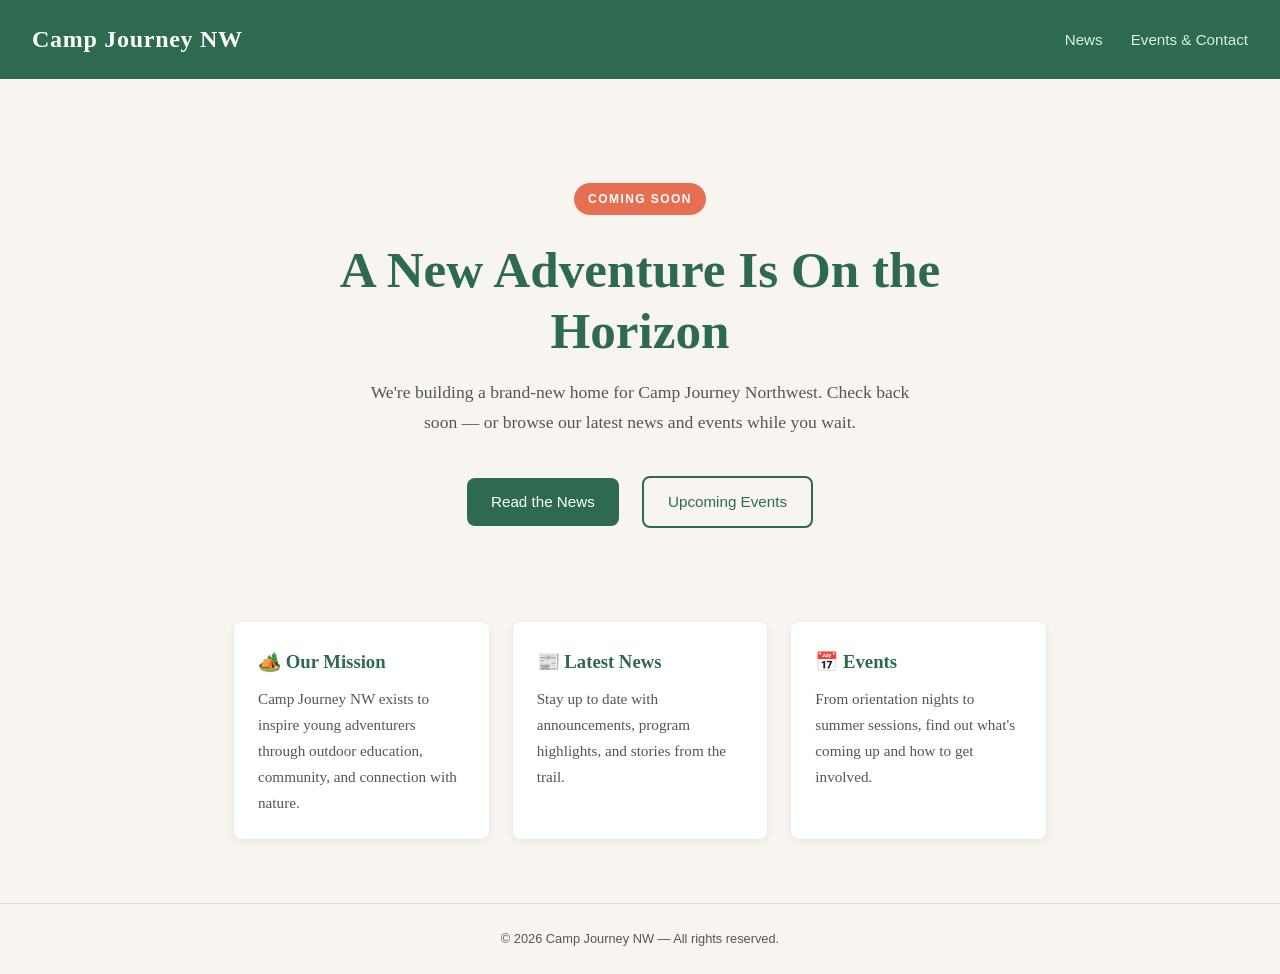
==== index.html @ 49a1a0bd "Add simple static site: coming soon, news, events & contact Co-authored-by: shipshupe <806490+shipsh" ====
<!DOCTYPE html>
<html lang="en">
<head>
  <meta charset="UTF-8" />
  <meta name="viewport" content="width=device-width, initial-scale=1.0" />
  <title>Camp Journey NW — New Site Coming Soon</title>
  <link rel="stylesheet" href="style.css" />
</head>
<body>

  <header>
    <h1><a href="index.html">Camp Journey NW</a></h1>
    <nav>
      <a href="news.html">News</a>
      <a href="events.html">Events &amp; Contact</a>
    </nav>
  </header>

  <main>
    <section class="hero">
      <span class="badge">Coming Soon</span>
      <h2>A New Adventure Is On&nbsp;the Horizon</h2>
      <p>We're building a brand-new home for Camp Journey Northwest. Check back soon — or browse our latest news and events while you wait.</p>
      <div class="cta-links">
        <a class="btn-primary" href="news.html">Read the News</a>
        <a class="btn-secondary" href="events.html">Upcoming Events</a>
      </div>
    </section>

    <div class="card-grid">
      <div class="card">
        <h3>🏕️ Our Mission</h3>
        <p>Camp Journey NW exists to inspire young adventurers through outdoor education, community, and connection with nature.</p>
      </div>
      <div class="card">
        <h3>📰 Latest News</h3>
        <p>Stay up to date with announcements, program highlights, and stories from the trail.</p>
      </div>
      <div class="card">
        <h3>📅 Events</h3>
        <p>From orientation nights to summer sessions, find out what's coming up and how to get involved.</p>
      </div>
    </div>
  </main>

  <footer>
    &copy; 2026 Camp Journey NW &mdash; All rights reserved.
  </footer>

</body>
</html>
---- style.css ----
/* Camp Journey NW — shared styles */

*, *::before, *::after {
  box-sizing: border-box;
  margin: 0;
  padding: 0;
}

:root {
  --green:  #2d6a4f;
  --green-light: #52b788;
  --amber:  #e76f51;
  --cream:  #f8f5f0;
  --text:   #1b1b1b;
  --muted:  #555;
  --radius: 8px;
}

body {
  font-family: Georgia, "Times New Roman", serif;
  background: var(--cream);
  color: var(--text);
  line-height: 1.7;
}

/* ── Header ── */
header {
  background: var(--green);
  color: #fff;
  padding: 1.2rem 2rem;
  display: flex;
  align-items: center;
  justify-content: space-between;
  flex-wrap: wrap;
  gap: 1rem;
}

header h1 {
  font-size: 1.5rem;
  letter-spacing: 0.03em;
}

header h1 a {
  color: inherit;
  text-decoration: none;
}

nav a {
  color: #d8f3dc;
  text-decoration: none;
  margin-left: 1.5rem;
  font-size: 0.95rem;
  font-family: Arial, sans-serif;
}

nav a:hover {
  color: #fff;
  text-decoration: underline;
}

/* ── Main ── */
main {
  max-width: 860px;
  margin: 0 auto;
  padding: 2.5rem 1.5rem 4rem;
}

/* ── Hero / Coming-Soon ── */
.hero {
  text-align: center;
  padding: 4rem 1rem 3rem;
}

.hero .badge {
  display: inline-block;
  background: var(--amber);
  color: #fff;
  font-family: Arial, sans-serif;
  font-size: 0.75rem;
  font-weight: bold;
  letter-spacing: 0.12em;
  text-transform: uppercase;
  padding: 0.35rem 0.85rem;
  border-radius: 999px;
  margin-bottom: 1.5rem;
}

.hero h2 {
  font-size: clamp(2rem, 5vw, 3.2rem);
  color: var(--green);
  margin-bottom: 1rem;
  line-height: 1.2;
}

.hero p {
  font-size: 1.1rem;
  color: var(--muted);
  max-width: 560px;
  margin: 0 auto 2rem;
}

.hero .cta-links a {
  display: inline-block;
  margin: 0.4rem 0.6rem;
  padding: 0.7rem 1.5rem;
  border-radius: var(--radius);
  font-family: Arial, sans-serif;
  font-size: 0.95rem;
  text-decoration: none;
  transition: opacity 0.15s;
}

.hero .cta-links a:hover { opacity: 0.85; }

.hero .cta-links .btn-primary {
  background: var(--green);
  color: #fff;
}

.hero .cta-links .btn-secondary {
  background: transparent;
  color: var(--green);
  border: 2px solid var(--green);
}

/* ── Cards ── */
.card-grid {
  display: grid;
  grid-template-columns: repeat(auto-fit, minmax(240px, 1fr));
  gap: 1.5rem;
  margin-top: 2.5rem;
}

.card {
  background: #fff;
  border-radius: var(--radius);
  padding: 1.5rem;
  box-shadow: 0 2px 8px rgba(0,0,0,0.07);
}

.card h3 {
  color: var(--green);
  margin-bottom: 0.5rem;
}

.card p {
  color: var(--muted);
  font-size: 0.95rem;
}

/* ── Articles ── */
.article + .article {
  margin-top: 3rem;
  padding-top: 3rem;
  border-top: 1px solid #ddd;
}

.article .meta {
  font-family: Arial, sans-serif;
  font-size: 0.82rem;
  color: var(--muted);
  margin-bottom: 0.6rem;
  letter-spacing: 0.04em;
  text-transform: uppercase;
}

.article h2 {
  font-size: 1.6rem;
  color: var(--green);
  margin-bottom: 0.8rem;
  line-height: 1.3;
}

.article p { margin-bottom: 1rem; }

/* ── Events ── */
.event-list { list-style: none; margin-top: 1.5rem; }

.event-list li {
  background: #fff;
  border-left: 4px solid var(--green-light);
  border-radius: 0 var(--radius) var(--radius) 0;
  padding: 1rem 1.2rem;
  margin-bottom: 1rem;
  box-shadow: 0 1px 4px rgba(0,0,0,0.06);
}

.event-list .event-date {
  font-family: Arial, sans-serif;
  font-size: 0.8rem;
  font-weight: bold;
  color: var(--green);
  text-transform: uppercase;
  letter-spacing: 0.05em;
}

.event-list h3 { margin: 0.2rem 0 0.4rem; }

.event-list p {
  color: var(--muted);
  font-size: 0.93rem;
  margin: 0;
}

/* ── Contact ── */
.contact-box {
  background: var(--green);
  color: #fff;
  border-radius: var(--radius);
  padding: 2rem;
  margin-top: 3rem;
}

.contact-box h2 { margin-bottom: 0.8rem; }

.contact-box p { margin-bottom: 0.5rem; }

.contact-box a {
  color: #d8f3dc;
  text-decoration: underline;
}

/* ── Footer ── */
footer {
  text-align: center;
  padding: 1.5rem;
  font-family: Arial, sans-serif;
  font-size: 0.8rem;
  color: var(--muted);
  border-top: 1px solid #ddd;
}

/* ── Page headings ── */
.page-header {
  margin-bottom: 2rem;
}

.page-header h2 {
  font-size: 2rem;
  color: var(--green);
  margin-bottom: 0.4rem;
}

.page-header p {
  color: var(--muted);
}
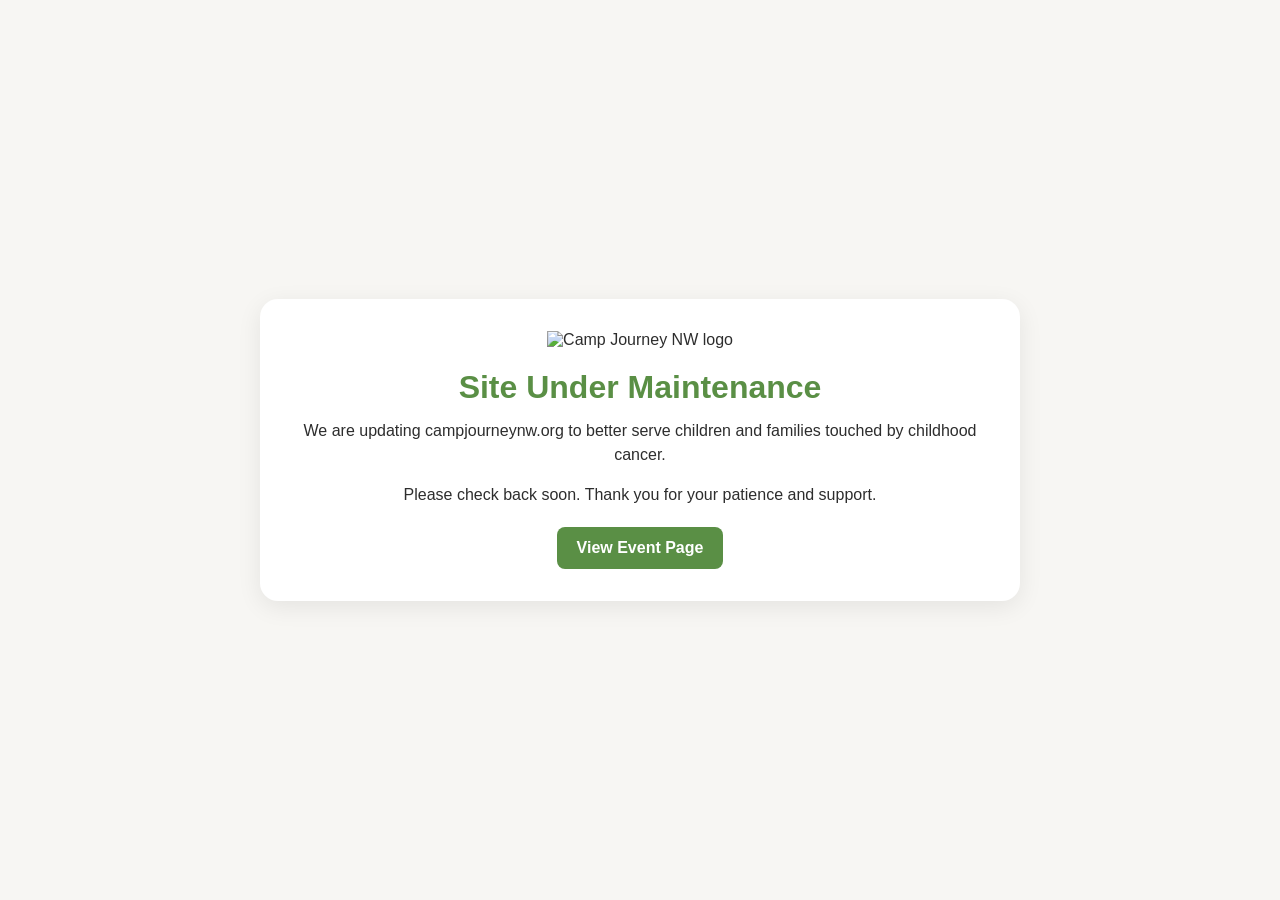
==== commit dc780915: "Add maintenance page and Sweethearts Ball event page Co-authored-by: shipshupe <806490+shipshupe@use" ====
--- a/index.html
+++ b/index.html
@@ -1,51 +1,28 @@
-<!DOCTYPE html>
+<!doctype html>
 <html lang="en">
-<head>
-  <meta charset="UTF-8" />
-  <meta name="viewport" content="width=device-width, initial-scale=1.0" />
-  <title>Camp Journey NW — New Site Coming Soon</title>
-  <link rel="stylesheet" href="style.css" />
-</head>
-<body>
-
-  <header>
-    <h1><a href="index.html">Camp Journey NW</a></h1>
-    <nav>
-      <a href="news.html">News</a>
-      <a href="events.html">Events &amp; Contact</a>
-    </nav>
-  </header>
-
-  <main>
-    <section class="hero">
-      <span class="badge">Coming Soon</span>
-      <h2>A New Adventure Is On&nbsp;the Horizon</h2>
-      <p>We're building a brand-new home for Camp Journey Northwest. Check back soon — or browse our latest news and events while you wait.</p>
-      <div class="cta-links">
-        <a class="btn-primary" href="news.html">Read the News</a>
-        <a class="btn-secondary" href="events.html">Upcoming Events</a>
-      </div>
-    </section>
-
-    <div class="card-grid">
-      <div class="card">
-        <h3>🏕️ Our Mission</h3>
-        <p>Camp Journey NW exists to inspire young adventurers through outdoor education, community, and connection with nature.</p>
-      </div>
-      <div class="card">
-        <h3>📰 Latest News</h3>
-        <p>Stay up to date with announcements, program highlights, and stories from the trail.</p>
-      </div>
-      <div class="card">
-        <h3>📅 Events</h3>
-        <p>From orientation nights to summer sessions, find out what's coming up and how to get involved.</p>
-      </div>
-    </div>
-  </main>
-
-  <footer>
-    &copy; 2026 Camp Journey NW &mdash; All rights reserved.
-  </footer>
-
-</body>
+  <head>
+    <meta charset="UTF-8" />
+    <meta name="viewport" content="width=device-width, initial-scale=1.0" />
+    <title>Camp Journey NW | Site Under Maintenance</title>
+    <link rel="stylesheet" href="styles.css" />
+  </head>
+  <body>
+    <main class="page">
+      <section class="card">
+        <img
+          class="logo"
+          src="https://github.com/user-attachments/assets/2ce3d6f1-065a-41c8-b2f5-1e2920183c51"
+          alt="Camp Journey NW logo"
+        />
+        <h1>Site Under Maintenance</h1>
+        <p>
+          We are updating campjourneynw.org to better serve children and families touched by childhood cancer.
+        </p>
+        <p>Please check back soon. Thank you for your patience and support.</p>
+        <div class="actions">
+          <a class="button button-primary" href="event.html">View Event Page</a>
+        </div>
+      </section>
+    </main>
+  </body>
 </html>
--- a/styles.css
+++ b/styles.css
@@ -0,0 +1,71 @@
+* {
+  box-sizing: border-box;
+}
+
+body {
+  margin: 0;
+  font-family: Arial, Helvetica, sans-serif;
+  color: #2d2d2d;
+  background: #f7f6f3;
+}
+
+.page {
+  min-height: 100vh;
+  display: flex;
+  align-items: center;
+  justify-content: center;
+  padding: 2rem 1rem;
+}
+
+.card {
+  width: 100%;
+  max-width: 760px;
+  background: #ffffff;
+  border-radius: 18px;
+  padding: 2rem 1.5rem;
+  box-shadow: 0 6px 24px rgba(0, 0, 0, 0.08);
+  text-align: center;
+}
+
+.logo {
+  max-width: 100%;
+  height: auto;
+  margin: 0 auto 1.25rem;
+}
+
+h1 {
+  margin: 0 0 0.8rem;
+  font-size: 2rem;
+  color: #5a8f45;
+}
+
+p {
+  margin: 0 0 1rem;
+  line-height: 1.5;
+}
+
+.actions {
+  display: flex;
+  flex-wrap: wrap;
+  gap: 0.75rem;
+  justify-content: center;
+  margin-top: 1.25rem;
+}
+
+.button {
+  display: inline-block;
+  padding: 0.75rem 1.2rem;
+  border-radius: 8px;
+  text-decoration: none;
+  font-weight: 700;
+}
+
+.button-primary {
+  background: #5a8f45;
+  color: #fff;
+}
+
+.button-secondary {
+  background: #93663d;
+  color: #fff;
+}
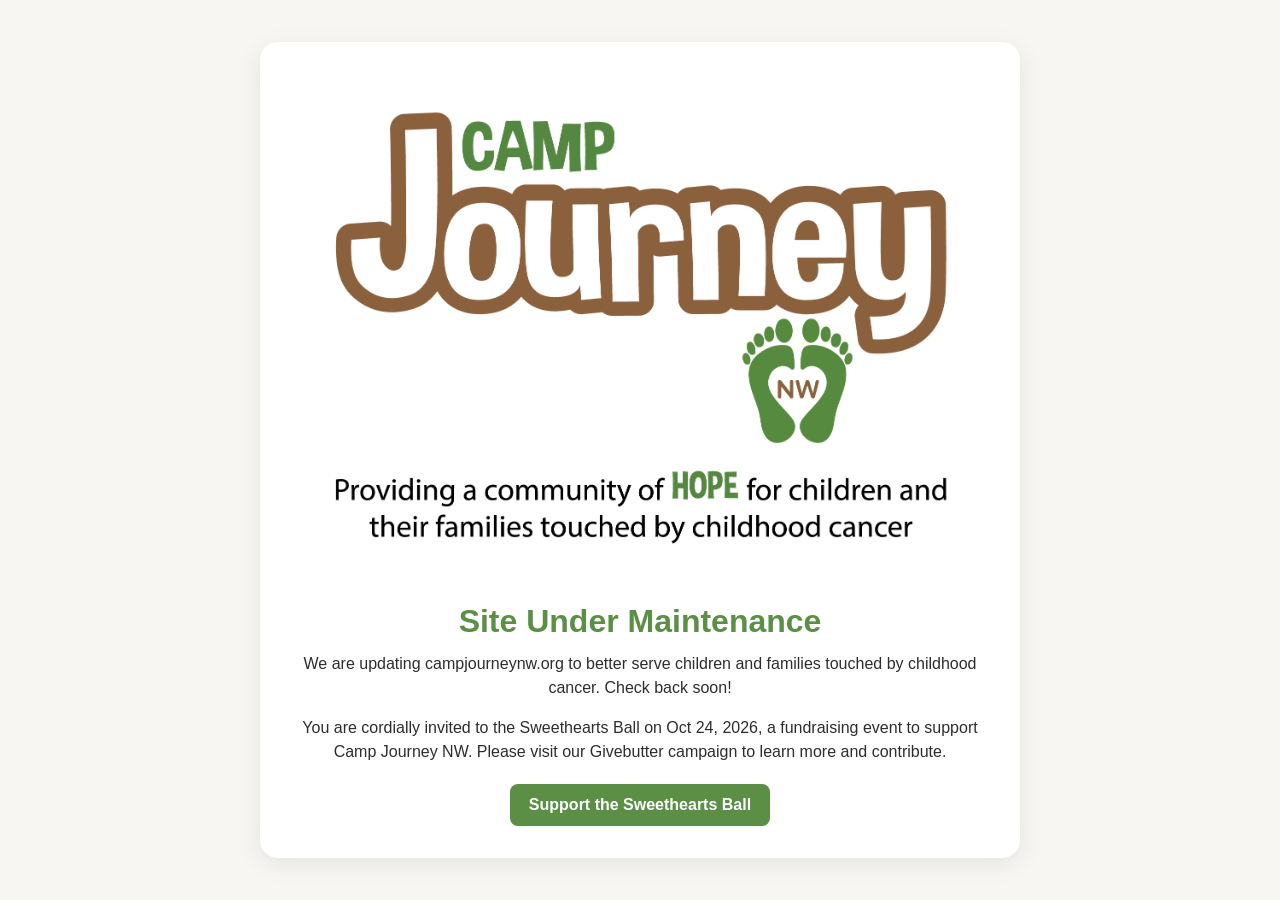
==== commit 38b81ffc: "add maintenance page" ====
--- a/index.html
+++ b/index.html
@@ -11,16 +11,18 @@
       <section class="card">
         <img
           class="logo"
-          src="https://github.com/user-attachments/assets/2ce3d6f1-065a-41c8-b2f5-1e2920183c51"
+          src="assets/logo_mission.png"
           alt="Camp Journey NW logo"
         />
         <h1>Site Under Maintenance</h1>
         <p>
-          We are updating campjourneynw.org to better serve children and families touched by childhood cancer.
+          We are updating campjourneynw.org to better serve children and families touched by childhood cancer. Check back soon!
         </p>
-        <p>Please check back soon. Thank you for your patience and support.</p>
+        <p>
+          You are cordially invited to the Sweethearts Ball on Oct 24, 2026, a fundraising event to support Camp Journey NW. Please visit our Givebutter campaign to learn more and contribute.
+        </p>
         <div class="actions">
-          <a class="button button-primary" href="event.html">View Event Page</a>
+          <a class="button button-primary" href="https://givebutter.com/c/sweethearts-ball-ndsimu">Support the Sweethearts Ball</a>
         </div>
       </section>
     </main>
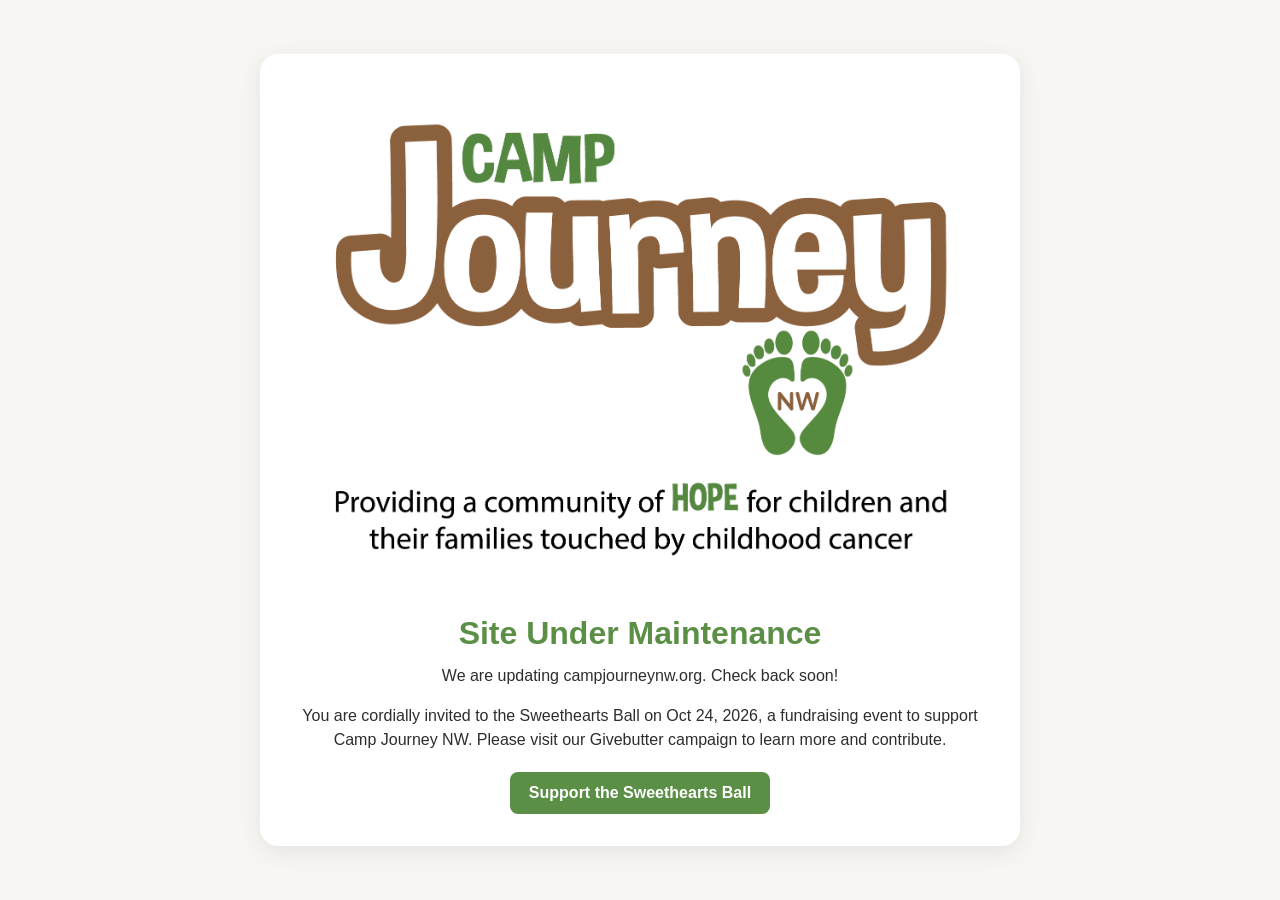
==== commit 787af43b: "redundant wording" ====
--- a/index.html
+++ b/index.html
@@ -16,7 +16,7 @@
         />
         <h1>Site Under Maintenance</h1>
         <p>
-          We are updating campjourneynw.org to better serve children and families touched by childhood cancer. Check back soon!
+          We are updating campjourneynw.org. Check back soon!
         </p>
         <p>
           You are cordially invited to the Sweethearts Ball on Oct 24, 2026, a fundraising event to support Camp Journey NW. Please visit our Givebutter campaign to learn more and contribute.
